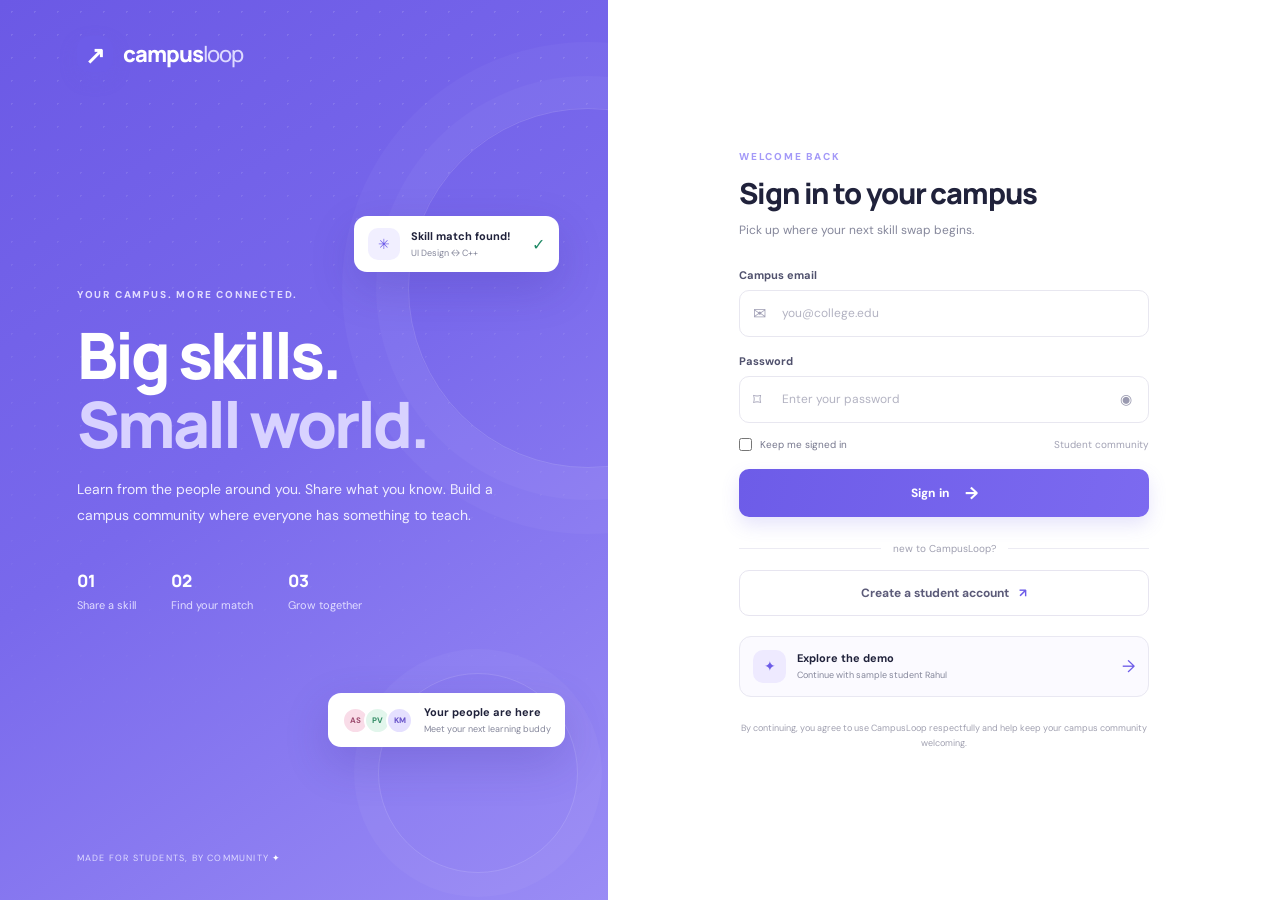
==== index.html @ 538b95be "Initial commit" ====
<!doctype html>
<html lang="en">
<head>
  <meta charset="utf-8"><meta name="viewport" content="width=device-width,initial-scale=1">
  <title>CampusLoop — Skill Swap Network</title>
  <link rel="preconnect" href="https://fonts.googleapis.com"><link rel="preconnect" href="https://fonts.gstatic.com" crossorigin>
  <link href="https://fonts.googleapis.com/css2?family=DM+Sans:wght@400;500;600;700&family=Manrope:wght@400;500;600;700;800&display=swap" rel="stylesheet">
  <link rel="stylesheet" href="styles.css">
</head>
<body>
  <script>if(!localStorage.getItem("campusloop-current-user")){window.location.replace("login.html")}</script>
  <div class="app-shell">
    <aside class="sidebar" id="sidebar">
      <a class="brand" href="#" aria-label="CampusLoop home"><span class="brand-mark">↗</span><span>campus<span class="brand-light">loop</span></span></a>
      <div class="campus-label">STUDENT WORKSPACE</div>
      <nav class="nav-list" id="navList">
        <button class="nav-item active" data-page="dashboard"><span>◫</span> Overview</button>
        <button class="nav-item" data-page="discover"><span>⌕</span> Discover skills</button>
        <button class="nav-item" data-page="requests"><span>⇄</span> Exchange requests <i id="requestBadge">2</i></button>
        <button class="nav-item" data-page="sessions"><span>▦</span> My sessions</button>
        <button class="nav-item" data-page="myskills"><span>✳</span> My skills</button>
        <button class="nav-item" data-page="history"><span>◷</span> Skill history</button>
        <button class="nav-item" data-page="learningmap"><span>⌁</span> Skill evolution map</button>
        <button class="nav-item" data-page="notifications"><span>♧</span> Notifications <i id="notificationBadge">3</i></button>
      </nav>
      <div class="sidebar-bottom">
        <div class="help-card"><div class="help-icon">✦</div><b>Every skill has value.</b><p>Share what you know. Learn what you love.</p><button data-page="discover" class="text-button">Find your next skill <span>→</span></button></div>
        <button class="nav-item admin-link" data-page="admin"><span>⚙</span> Admin dashboard</button>
        <div class="profile-mini"><div class="avatar avatar-violet">AS</div><div class="profile-mini-text"><b id="sideName">Aarav Sharma</b><span id="sideDept">Computer Science · Year 3</span></div><button class="more-button" id="profileMenu" aria-label="Profile options">···</button></div>
      </div>
    </aside>
    <main class="main-area">
      <header class="topbar"><button id="mobileMenu" class="icon-button mobile-only" aria-label="Open menu">☰</button><div class="crumb"><span>Workspace</span><span class="crumb-slash">/</span><b id="pageCrumb">Overview</b></div><div class="top-actions"><span class="campus-chip"><span class="online-dot"></span> Campus network</span><button class="icon-button" data-page="notifications" aria-label="Notifications">♧<span class="tiny-dot"></span></button><div class="avatar avatar-violet top-avatar">AS</div><button class="icon-button logout-button" data-action="logout" title="Sign out" aria-label="Sign out">↪</button></div></header>
      <div id="pageContent" class="page-content"></div>
      <footer class="footer">Made for campus, powered by community <span>✦</span><span class="footer-right">CampusLoop · PBL Project</span></footer>
    </main>
  </div>
  <div id="toast" class="toast" role="status"></div>
  <div id="modalRoot"></div>
  <script src="app.js"></script>
</body>
</html>
---- styles.css ----
:root{--ink:#20223b;--muted:#85879b;--line:#ececf3;--purple:#6d5ce8;--purple-dark:#5142c7;--lav:#f1efff;--mint:#e7f8f0;--green:#208a65;--orange:#f0a45b;--bg:#f8f8fc;--white:#fff;--shadow:0 10px 30px rgba(37,34,80,.045)}*{box-sizing:border-box}body{margin:0;background:var(--bg);color:var(--ink);font-family:'DM Sans',sans-serif;font-size:14px}button,input,select,textarea{font:inherit}button{cursor:pointer}a{color:inherit;text-decoration:none}.app-shell{min-height:100vh;display:flex}.sidebar{width:250px;background:#fff;border-right:1px solid var(--line);padding:27px 16px 16px;display:flex;flex-direction:column;flex-shrink:0;min-height:100vh}.brand{display:flex;align-items:center;gap:10px;padding:0 14px;margin-bottom:42px;font:800 22px Manrope,sans-serif;letter-spacing:-1px}.brand-mark{display:grid;place-items:center;width:34px;height:34px;border-radius:11px;background:var(--purple);color:white;font-size:23px;box-shadow:0 5px 12px #6d5ce844}.brand-light{font-weight:500;color:#8888a0}.campus-label{padding:0 14px;margin-bottom:13px;font-size:10px;letter-spacing:1.35px;font-weight:700;color:#a1a1b2}.nav-list{display:grid;gap:5px}.nav-item{position:relative;width:100%;border:0;background:transparent;color:#7b7c92;text-align:left;padding:13px 14px;border-radius:10px;display:flex;align-items:center;gap:13px;font-weight:600;transition:.18s}.nav-item>span{font-size:20px;width:22px;text-align:center;color:#9999af}.nav-item:hover{background:#f7f6ff;color:var(--purple)}.nav-item.active{background:var(--lav);color:var(--purple-dark)}.nav-item.active>span{color:var(--purple)}.nav-item i{font-style:normal;margin-left:auto;background:#e3defe;color:var(--purple-dark);font-size:10px;font-weight:700;border-radius:6px;padding:3px 6px}.sidebar-bottom{margin-top:auto}.help-card{background:#f7f5ff;border:1px solid #eeeaff;border-radius:14px;padding:17px 15px;margin:24px 3px 18px}.help-icon{display:grid;place-items:center;width:31px;height:31px;border-radius:10px;background:#e8e2ff;color:var(--purple);font-size:18px;margin-bottom:13px}.help-card b{font:700 13px Manrope,sans-serif}.help-card p{color:#85849c;line-height:1.55;font-size:12px;margin:7px 0 12px}.text-button{padding:0;border:0;background:none;color:var(--purple);font-weight:700;font-size:11px}.text-button span{margin-left:5px}.admin-link{font-size:12px;padding-top:11px;padding-bottom:11px}.profile-mini{border-top:1px solid var(--line);margin-top:12px;padding:17px 5px 0;display:flex;align-items:center;gap:10px}.avatar{display:grid;place-items:center;flex-shrink:0;border-radius:50%;font-weight:700}.avatar-violet{background:#e6e1ff;color:#6753d9}.profile-mini .avatar{width:36px;height:36px;font-size:11px}.profile-mini-text{display:grid;gap:4px;min-width:0}.profile-mini-text b{font-size:12px}.profile-mini-text span{font-size:10px;color:var(--muted);white-space:nowrap}.more-button{margin-left:auto;border:0;background:none;color:#999;font-size:20px}.main-area{flex:1;min-width:0;display:flex;flex-direction:column}.topbar{height:76px;background:#fff;border-bottom:1px solid var(--line);display:flex;align-items:center;justify-content:space-between;padding:0 42px}.crumb{display:flex;align-items:center;gap:11px;color:#9a9bad;font-size:12px}.crumb-slash{color:#d4d4e0}.crumb b{font-weight:700;color:#34344e}.top-actions{display:flex;align-items:center;gap:19px}.campus-chip{font-size:11px;color:#77798d;background:#f7f7fb;border:1px solid #eeeef5;padding:8px 11px;border-radius:20px}.online-dot{display:inline-block;width:6px;height:6px;border-radius:50%;background:#38bf8a;margin-right:6px;vertical-align:1px}.icon-button{position:relative;border:1px solid var(--line);background:#fff;border-radius:10px;width:36px;height:36px;color:#77788f;font-size:18px}.tiny-dot{position:absolute;width:6px;height:6px;background:#fa8f87;border:1px solid white;border-radius:50%;right:7px;top:6px}.top-avatar{width:34px;height:34px;font-size:11px}.page-content{padding:34px 42px 30px;max-width:1500px;width:100%;margin:0 auto;flex:1}.footer{padding:17px 42px;border-top:1px solid var(--line);font-size:10px;color:#a0a0b0}.footer>span:first-child{color:var(--purple)}.footer-right{float:right}.eyebrow{color:var(--purple);font-size:10px;letter-spacing:1.6px;font-weight:800;text-transform:uppercase}.page-title{font:800 27px Manrope,sans-serif;letter-spacing:-.9px;margin:8px 0 7px}.subtitle{margin:0;color:var(--muted);font-size:12px;line-height:1.65}.heading-row{display:flex;align-items:flex-end;justify-content:space-between;gap:18px;margin-bottom:25px}.heading-actions{display:flex;gap:10px}.btn{border:1px solid transparent;border-radius:9px;padding:11px 15px;font-size:12px;font-weight:700;display:inline-flex;align-items:center;justify-content:center;gap:8px;transition:.18s}.btn-primary{background:var(--purple);color:#fff;box-shadow:0 5px 12px #6d5ce822}.btn-primary:hover{background:var(--purple-dark);transform:translateY(-1px)}.btn-light{background:#fff;border-color:var(--line);color:#64657e}.btn-light:hover{border-color:#c9c2ff;color:var(--purple)}.btn-sm{padding:8px 11px;font-size:11px}.stats-grid{display:grid;grid-template-columns:repeat(4,minmax(0,1fr));gap:15px;margin-bottom:24px}.stat-card,.panel,.person-card,.session-card,.request-card{background:#fff;border:1px solid var(--line);border-radius:14px;box-shadow:var(--shadow)}.stat-card{padding:19px 19px 17px}.stat-top{display:flex;align-items:center;justify-content:space-between;color:#898aa0;font-size:11px}.stat-icon{width:34px;height:34px;border-radius:10px;display:grid;place-items:center;font-size:18px}.icon-purple{background:#f0edff;color:#725fe9}.icon-green{background:#e7f8f0;color:#26956d}.icon-orange{background:#fff3e6;color:#e99a4e}.icon-blue{background:#e9f4ff;color:#5198dd}.stat-value{font:800 25px Manrope,sans-serif;letter-spacing:-.8px;margin:12px 0 5px}.stat-note{font-size:10px;color:#a0a0b0}.stat-note .positive{color:#26956d;font-weight:700}.dashboard-grid{display:grid;grid-template-columns:minmax(0,1.65fr) minmax(260px,1fr);gap:20px}.panel{padding:21px;margin-bottom:20px}.panel-head{display:flex;align-items:center;justify-content:space-between;gap:12px;margin-bottom:18px}.panel-title{font:750 14px Manrope,sans-serif;margin:0}.panel-subtitle{font-size:10px;color:var(--muted);margin-top:5px}.link-button{border:0;background:none;color:var(--purple);font-size:11px;font-weight:700}.welcome-banner{border-radius:15px;padding:24px 27px;background:linear-gradient(110deg,#6e5de8,#8675f2);color:#fff;display:flex;align-items:center;justify-content:space-between;overflow:hidden;position:relative;margin-bottom:23px;min-height:145px}.welcome-banner:after{content:'';position:absolute;right:100px;top:-70px;width:220px;height:220px;border:1px solid #ffffff30;border-radius:50%;box-shadow:0 0 0 28px #ffffff0c,0 0 0 57px #ffffff0a}.welcome-banner h2{font:800 22px Manrope,sans-serif;letter-spacing:-.6px;margin:8px 0}.welcome-banner p{color:#e9e5ff;font-size:11px;margin:0 0 17px}.welcome-banner .btn{background:white;color:var(--purple-dark);padding:10px 13px}.welcome-tag{font-size:9px;letter-spacing:1.2px;color:#e4dfff;font-weight:700}.welcome-illustration{position:relative;z-index:1;font-size:56px;opacity:.94;margin-right:24px}.match-list{display:grid;gap:12px}.match-row{display:flex;align-items:center;gap:12px;padding:12px;border:1px solid #f0f0f6;border-radius:11px}.person-avatar{width:43px;height:43px;border-radius:13px;display:grid;place-items:center;font-weight:800;font-size:12px;flex-shrink:0}.person-meta{flex:1;min-width:0}.person-meta b{font-size:12px;display:block;margin-bottom:4px}.person-meta span{font-size:10px;color:var(--muted)}.match-skill{font-size:10px;color:#696a83;margin-top:6px}.match-skill strong{color:var(--purple)}.score{display:grid;justify-items:center;gap:3px;min-width:48px}.score b{font:800 17px Manrope,sans-serif;color:var(--purple)}.score span{font-size:9px;color:#9999aa}.quick-list{display:grid;gap:15px}.quick-item{display:flex;align-items:center;gap:11px}.quick-symbol{width:37px;height:37px;display:grid;place-items:center;border-radius:11px;background:#f4f1ff;color:var(--purple);font-size:18px}.quick-copy{flex:1}.quick-copy b{font-size:11px;display:block}.quick-copy span{font-size:10px;color:var(--muted);display:block;margin-top:4px}.quick-arrow{color:#b0b0c1;font-size:17px}.activity-list{display:grid;gap:16px}.activity-item{display:flex;gap:10px;align-items:flex-start}.activity-dot{width:8px;height:8px;border-radius:50%;margin-top:4px;background:#8a7bf0;box-shadow:0 0 0 4px #f1efff;flex-shrink:0}.activity-copy{font-size:11px;line-height:1.5;color:#666780}.activity-copy b{color:#353650}.activity-copy time{display:block;font-size:9px;color:#a0a0b0;margin-top:4px}.skill-pills{display:flex;gap:7px;flex-wrap:wrap}.skill-pill{padding:7px 10px;background:#f3f0ff;color:#6855d6;border-radius:7px;font-size:10px;font-weight:700}.skill-pill.learn{background:#e9f8f1;color:#268563}.filters{display:flex;gap:10px;flex-wrap:wrap;margin:20px 0}.search-box{display:flex;align-items:center;gap:9px;flex:1;min-width:200px;border:1px solid var(--line);background:#fff;border-radius:9px;padding:0 12px}.search-box span{font-size:18px;color:#a0a0b0}.search-box input{border:0;outline:0;width:100%;padding:11px 0;color:var(--ink);background:transparent;font-size:11px}.filter-select,.field input,.field select,.field textarea{border:1px solid var(--line);border-radius:9px;background:#fff;padding:11px 12px;outline:none;color:#5c5d75;font-size:11px}.filter-select:focus,.field input:focus,.field select:focus,.field textarea:focus{border-color:#b7adff;box-shadow:0 0 0 3px #6d5ce812}.people-grid{display:grid;grid-template-columns:repeat(3,minmax(0,1fr));gap:15px}.person-card{padding:19px;transition:.2s}.person-card:hover{transform:translateY(-2px);box-shadow:0 12px 25px #27224c0b}.person-card-top{display:flex;align-items:flex-start;gap:11px}.person-card-top .person-avatar{width:47px;height:47px}.person-name{font:750 13px Manrope,sans-serif;margin:2px 0 5px}.person-dept{font-size:10px;color:var(--muted)}.rating{margin-left:auto;color:#e8a34c;font-size:11px;white-space:nowrap}.rating span{color:#8c8da0;font-size:10px}.person-bio{font-size:10px;color:#85869a;line-height:1.6;margin:14px 0}.mini-label{font-size:9px;letter-spacing:.7px;color:#9a9bae;font-weight:800;text-transform:uppercase;margin:12px 0 8px}.person-card .skill-pills{gap:5px}.person-card .skill-pill{padding:6px 8px;font-size:9px}.person-footer{display:flex;align-items:center;justify-content:space-between;border-top:1px solid #f0f0f6;margin-top:16px;padding-top:14px}.mode-label{font-size:10px;color:#8a8ba0}.mode-label span{color:#4eaf8b;margin-right:4px}.empty-state{text-align:center;padding:50px 20px;color:#9696a9;grid-column:1/-1}.empty-state strong{display:block;color:#42435d;margin:10px 0}.request-list,.session-list{display:grid;gap:12px}.request-card{padding:18px;display:flex;align-items:center;gap:14px}.request-main{flex:1;min-width:0}.request-title{font:750 13px Manrope,sans-serif;margin-bottom:5px}.request-description{font-size:10px;color:var(--muted);line-height:1.5}.request-actions{display:flex;gap:7px;flex-wrap:wrap}.status{display:inline-flex;align-items:center;gap:5px;padding:6px 8px;border-radius:6px;font-size:9px;font-weight:800;background:#fff3e4;color:#c58432}.status.accepted,.status.completed,.status.scheduled{background:#e8f8f0;color:#22875f}.status.rejected,.status.cancelled{background:#fff0ef;color:#c65f5a}.tabs{display:flex;gap:18px;border-bottom:1px solid var(--line);margin:16px 0 18px}.tab{background:none;border:0;border-bottom:2px solid transparent;padding:0 0 12px;color:#9898aa;font-size:11px;font-weight:700}.tab.active{color:var(--purple);border-color:var(--purple)}.form-grid{display:grid;grid-template-columns:1fr 1fr;gap:14px}.field{display:grid;gap:7px}.field.full{grid-column:1/-1}.field label{font-size:10px;color:#666781;font-weight:700}.field input,.field select,.field textarea{width:100%;font-size:12px}.field textarea{resize:vertical;min-height:75px}.form-actions{display:flex;justify-content:flex-end;gap:9px;margin-top:18px}.skill-columns{display:grid;grid-template-columns:1fr 1fr;gap:18px}.skill-box{border:1px solid var(--line);border-radius:12px;padding:17px}.skill-box-head{display:flex;align-items:center;justify-content:space-between;margin-bottom:15px}.skill-box-head h3{font:750 12px Manrope,sans-serif;margin:0}.skill-entry{display:flex;align-items:center;justify-content:space-between;padding:11px 0;border-top:1px solid #f1f1f6;gap:10px}.skill-entry:first-of-type{border-top:0}.skill-entry b{font-size:11px}.skill-entry span{display:block;color:var(--muted);font-size:10px;margin-top:4px}.remove-skill{border:0;background:#fff0ef;color:#d26a66;border-radius:6px;width:26px;height:26px}.session-grid{display:grid;grid-template-columns:repeat(2,minmax(0,1fr));gap:14px}.session-card{padding:18px}.session-date{background:#f2efff;border-radius:10px;padding:9px 11px;color:var(--purple);font-size:10px;font-weight:800;display:inline-block}.session-card h3{font:750 14px Manrope,sans-serif;margin:13px 0 6px}.session-card p{font-size:10px;color:var(--muted);line-height:1.6}.session-meta{display:flex;gap:12px;flex-wrap:wrap;color:#797a91;font-size:10px;margin:14px 0}.timeline{display:grid;gap:0}.timeline-item{display:grid;grid-template-columns:100px 20px 1fr;gap:12px;padding-bottom:23px}.timeline-date{font-size:10px;color:#9696a9;padding-top:2px}.timeline-line{position:relative;display:flex;justify-content:center}.timeline-line:before{content:'';position:absolute;top:10px;bottom:-23px;width:1px;background:#e8e6f6}.timeline-item:last-child .timeline-line:before{display:none}.timeline-line:after{content:'';position:relative;width:9px;height:9px;border-radius:50%;background:var(--purple);box-shadow:0 0 0 4px #f0edff}.timeline-copy b{font-size:12px}.timeline-copy p{font-size:10px;color:var(--muted);line-height:1.6;margin:5px 0 0}.notification-item{display:flex;gap:12px;padding:15px 0;border-bottom:1px solid #f0f0f6}.notification-item:last-child{border:0}.notification-icon{width:36px;height:36px;border-radius:11px;display:grid;place-items:center;background:#f1efff;color:var(--purple);flex-shrink:0}.notification-copy{flex:1}.notification-copy p{font-size:11px;line-height:1.55;margin:1px 0 5px}.notification-copy time{font-size:9px;color:#a1a1b0}.unread-mark{width:6px;height:6px;border-radius:50%;background:var(--purple);margin-top:6px}.admin-stats{display:grid;grid-template-columns:repeat(3,1fr);gap:14px}.table-wrap{overflow:auto}table{border-collapse:collapse;width:100%;min-width:550px}th{text-align:left;font-size:9px;letter-spacing:.7px;text-transform:uppercase;color:#a0a0b0;background:#fbfbfe}th,td{padding:13px 11px;border-bottom:1px solid #f0f0f6}td{font-size:11px;color:#676880}td b{color:#34354e}.toast{position:fixed;bottom:25px;right:25px;z-index:30;background:#282743;color:#fff;padding:13px 17px;border-radius:10px;box-shadow:0 10px 30px #1f1d3a33;font-size:12px;opacity:0;transform:translateY(10px);pointer-events:none;transition:.25s}.toast.show{opacity:1;transform:translateY(0)}.modal-backdrop{position:fixed;inset:0;background:#201d3d65;display:grid;place-items:center;padding:20px;z-index:20}.modal{background:#fff;width:min(560px,100%);max-height:90vh;overflow:auto;border-radius:17px;padding:24px;box-shadow:0 24px 80px #1d194b30}.modal-head{display:flex;align-items:center;justify-content:space-between;margin-bottom:20px}.modal-head h2{font:800 18px Manrope,sans-serif;margin:0}.modal-close{border:0;background:#f5f5fa;border-radius:8px;width:30px;height:30px;color:#777}.mobile-only{display:none}.muted{color:var(--muted)}.divider{height:1px;background:var(--line);margin:17px 0}
@media(max-width:1150px){.sidebar{width:225px}.topbar{padding:0 28px}.page-content{padding:28px}.people-grid{grid-template-columns:repeat(2,minmax(0,1fr))}.stats-grid{grid-template-columns:repeat(2,minmax(0,1fr))}.dashboard-grid{grid-template-columns:minmax(0,1.4fr) minmax(240px,1fr)}}
@media(max-width:850px){.sidebar{position:fixed;z-index:15;left:-260px;top:0;bottom:0;transition:left .25s;box-shadow:0 0 30px #1b194022}.sidebar.open{left:0}.mobile-only{display:inline-block}.topbar{padding:0 18px;height:65px}.page-content{padding:23px 18px}.footer{padding:16px 18px}.dashboard-grid{grid-template-columns:1fr}.welcome-illustration{font-size:40px;margin-right:4px}.heading-row{align-items:flex-start;flex-direction:column}.heading-actions{width:100%}.campus-chip{display:none}}
@media(max-width:560px){.page-title{font-size:23px}.stats-grid{gap:9px}.stat-card{padding:14px}.stat-value{font-size:22px}.stat-top{font-size:10px}.stat-note{line-height:1.5}.people-grid,.session-grid,.skill-columns,.form-grid{grid-template-columns:1fr}.field.full{grid-column:auto}.request-card{align-items:flex-start;flex-wrap:wrap}.request-actions{width:100%}.request-actions .btn{flex:1}.top-actions{gap:9px}.footer-right{float:none;display:block;margin-top:7px}.timeline-item{grid-template-columns:70px 16px 1fr}.welcome-banner{padding:20px}.welcome-banner h2{font-size:19px}.welcome-illustration{display:none}.admin-stats{grid-template-columns:1fr 1fr}.filters .filter-select{flex:1;min-width:120px}}
/* Polished motion and account controls */
.logout-button{font-size:19px;color:#8c8ba3;transition:background .18s,color .18s,transform .18s}.logout-button:hover{background:#f2efff;color:var(--purple);transform:translateY(-1px)}
.page-content{animation:page-enter .32s ease both}.stat-card,.panel,.person-card,.session-card,.request-card{animation:card-enter .42s ease both}.stats-grid .stat-card:nth-child(2){animation-delay:.04s}.stats-grid .stat-card:nth-child(3){animation-delay:.08s}.stats-grid .stat-card:nth-child(4){animation-delay:.12s}.panel:nth-child(2){animation-delay:.06s}.match-row{transition:background .18s,border-color .18s,transform .18s}.match-row:hover{background:#fcfbff;border-color:#e5e0ff;transform:translateX(2px)}.welcome-banner{background-image:radial-gradient(circle at 80% 18%,#ffffff20 0,transparent 30%),linear-gradient(110deg,#6e5de8,#8675f2)}.welcome-illustration{animation:soft-float 5s ease-in-out infinite}.btn:focus-visible,.nav-item:focus-visible,.icon-button:focus-visible{outline:3px solid #bdb4ff;outline-offset:2px}
@keyframes page-enter{from{opacity:0;transform:translateY(5px)}to{opacity:1;transform:translateY(0)}}@keyframes card-enter{from{opacity:0;transform:translateY(8px)}to{opacity:1;transform:translateY(0)}}@keyframes soft-float{0%,100%{transform:translateY(0) rotate(-3deg)}50%{transform:translateY(-7px) rotate(3deg)}}
@media(prefers-reduced-motion:reduce){.page-content,.stat-card,.panel,.person-card,.session-card,.request-card,.welcome-illustration{animation:none!important;transition:none!important}}
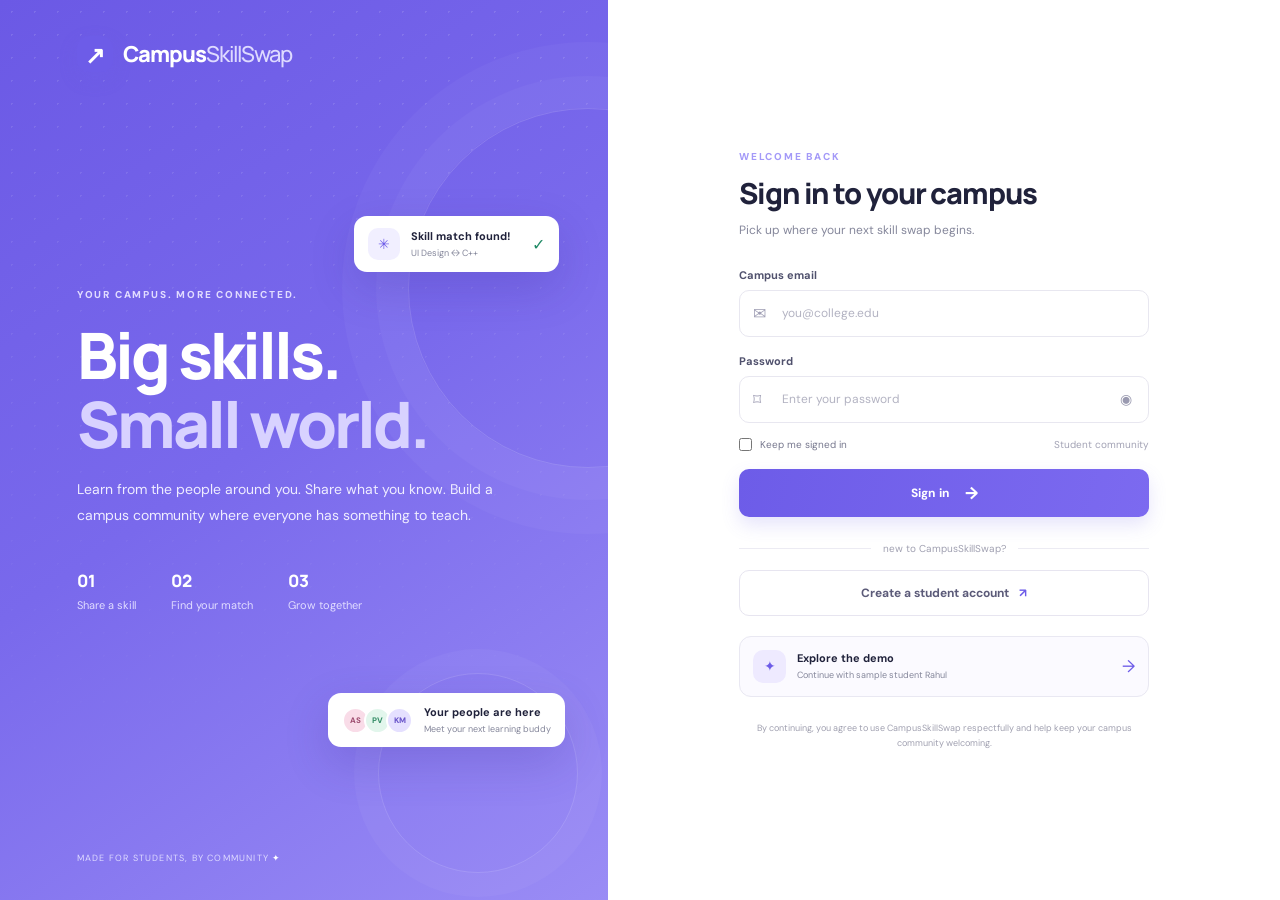
==== commit 3642e5c3: "Updated frontend and authentication" ====
--- a/index.html
+++ b/index.html
@@ -2,16 +2,16 @@
 <html lang="en">
 <head>
   <meta charset="utf-8"><meta name="viewport" content="width=device-width,initial-scale=1">
-  <title>CampusLoop — Skill Swap Network</title>
+  <title>CampusSkillSwap — Skill Swap Network</title>
   <link rel="preconnect" href="https://fonts.googleapis.com"><link rel="preconnect" href="https://fonts.gstatic.com" crossorigin>
   <link href="https://fonts.googleapis.com/css2?family=DM+Sans:wght@400;500;600;700&family=Manrope:wght@400;500;600;700;800&display=swap" rel="stylesheet">
   <link rel="stylesheet" href="styles.css">
 </head>
 <body>
-  <script>if(!localStorage.getItem("campusloop-current-user")){window.location.replace("login.html")}</script>
+  <script>if(!localStorage.getItem("CampusSkillSwap-current-user")){window.location.replace("login.html")}</script>
   <div class="app-shell">
     <aside class="sidebar" id="sidebar">
-      <a class="brand" href="#" aria-label="CampusLoop home"><span class="brand-mark">↗</span><span>campus<span class="brand-light">loop</span></span></a>
+      <a class="brand" href="#" aria-label="CampusSkillSwap home"><span class="brand-mark">↗</span><span>Campus<span class="brand-light">SkillSwap</span></span></a>
       <div class="campus-label">STUDENT WORKSPACE</div>
       <nav class="nav-list" id="navList">
         <button class="nav-item active" data-page="dashboard"><span>◫</span> Overview</button>
@@ -32,7 +32,7 @@
     <main class="main-area">
       <header class="topbar"><button id="mobileMenu" class="icon-button mobile-only" aria-label="Open menu">☰</button><div class="crumb"><span>Workspace</span><span class="crumb-slash">/</span><b id="pageCrumb">Overview</b></div><div class="top-actions"><span class="campus-chip"><span class="online-dot"></span> Campus network</span><button class="icon-button" data-page="notifications" aria-label="Notifications">♧<span class="tiny-dot"></span></button><div class="avatar avatar-violet top-avatar">AS</div><button class="icon-button logout-button" data-action="logout" title="Sign out" aria-label="Sign out">↪</button></div></header>
       <div id="pageContent" class="page-content"></div>
-      <footer class="footer">Made for campus, powered by community <span>✦</span><span class="footer-right">CampusLoop · PBL Project</span></footer>
+      <footer class="footer">Made for campus, powered by community <span>✦</span><span class="footer-right">CampusSkillSwap · PBL Project</span></footer>
     </main>
   </div>
   <div id="toast" class="toast" role="status"></div>
